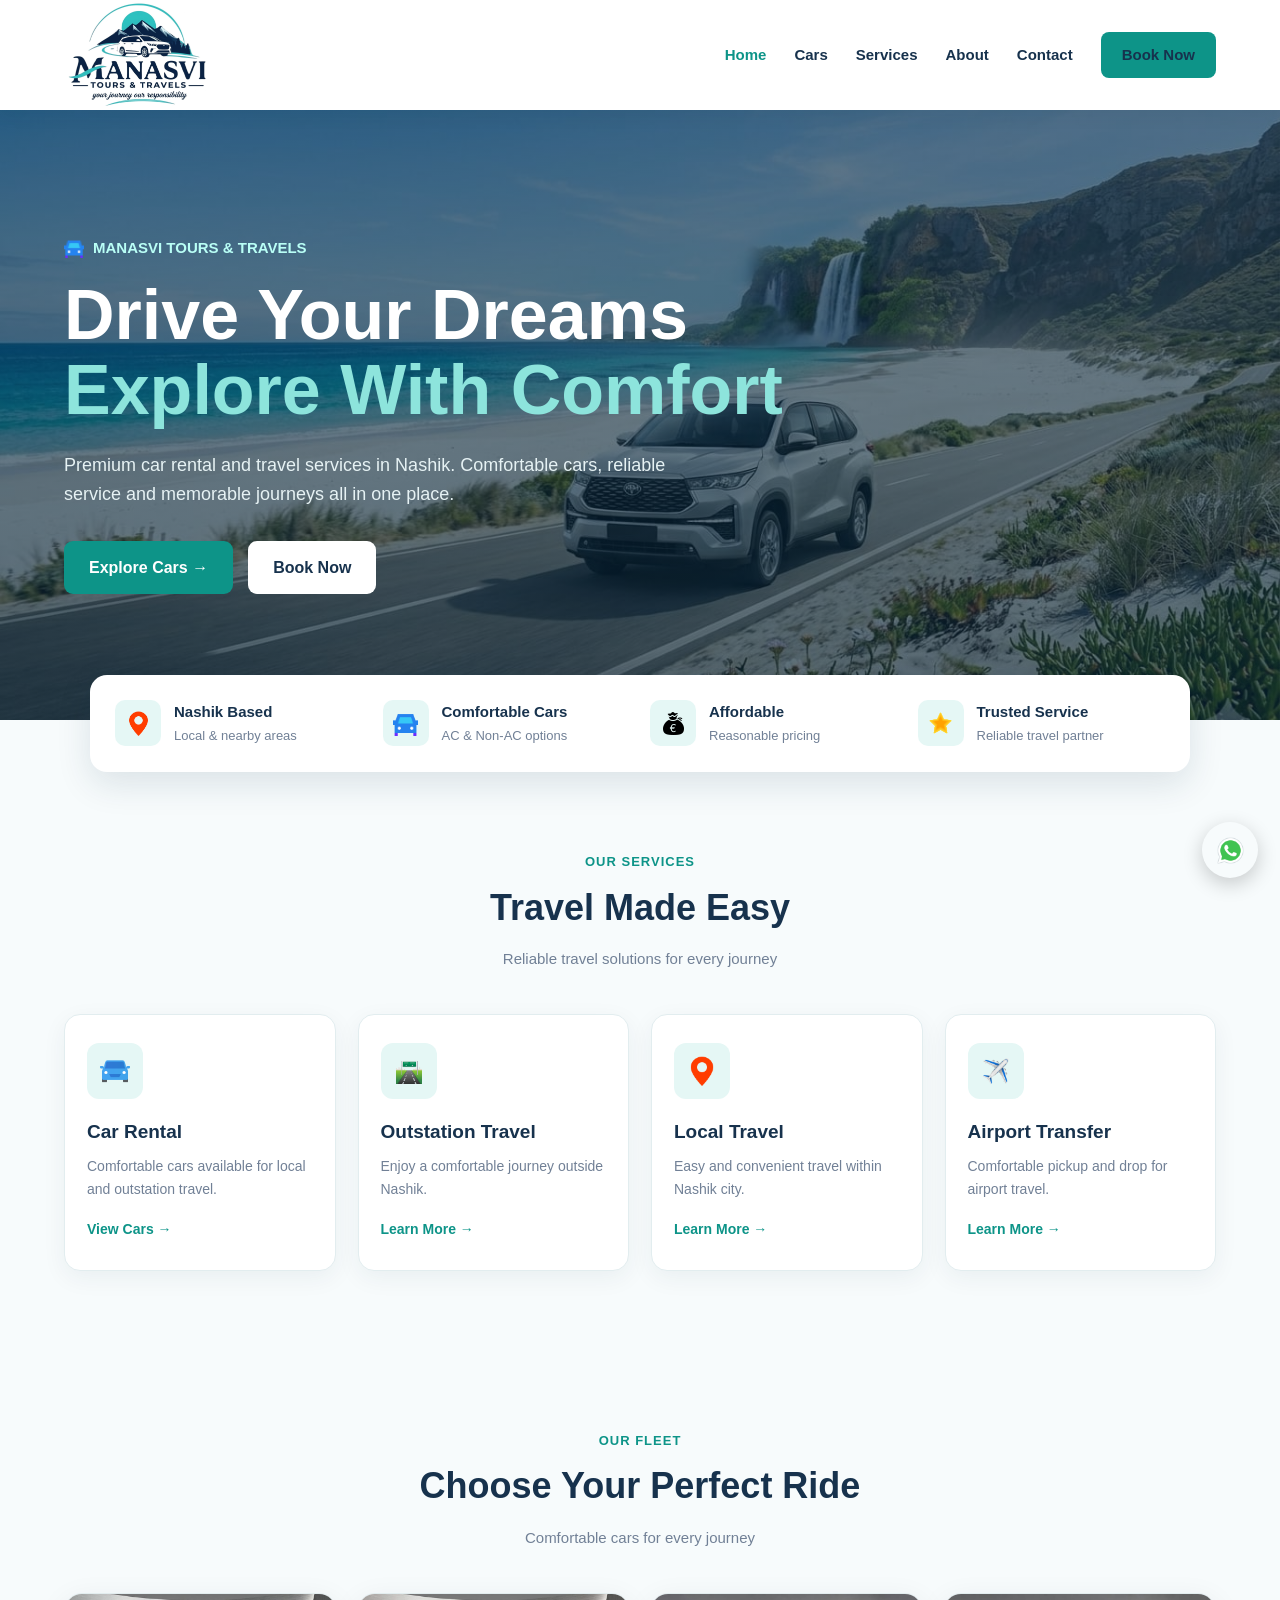
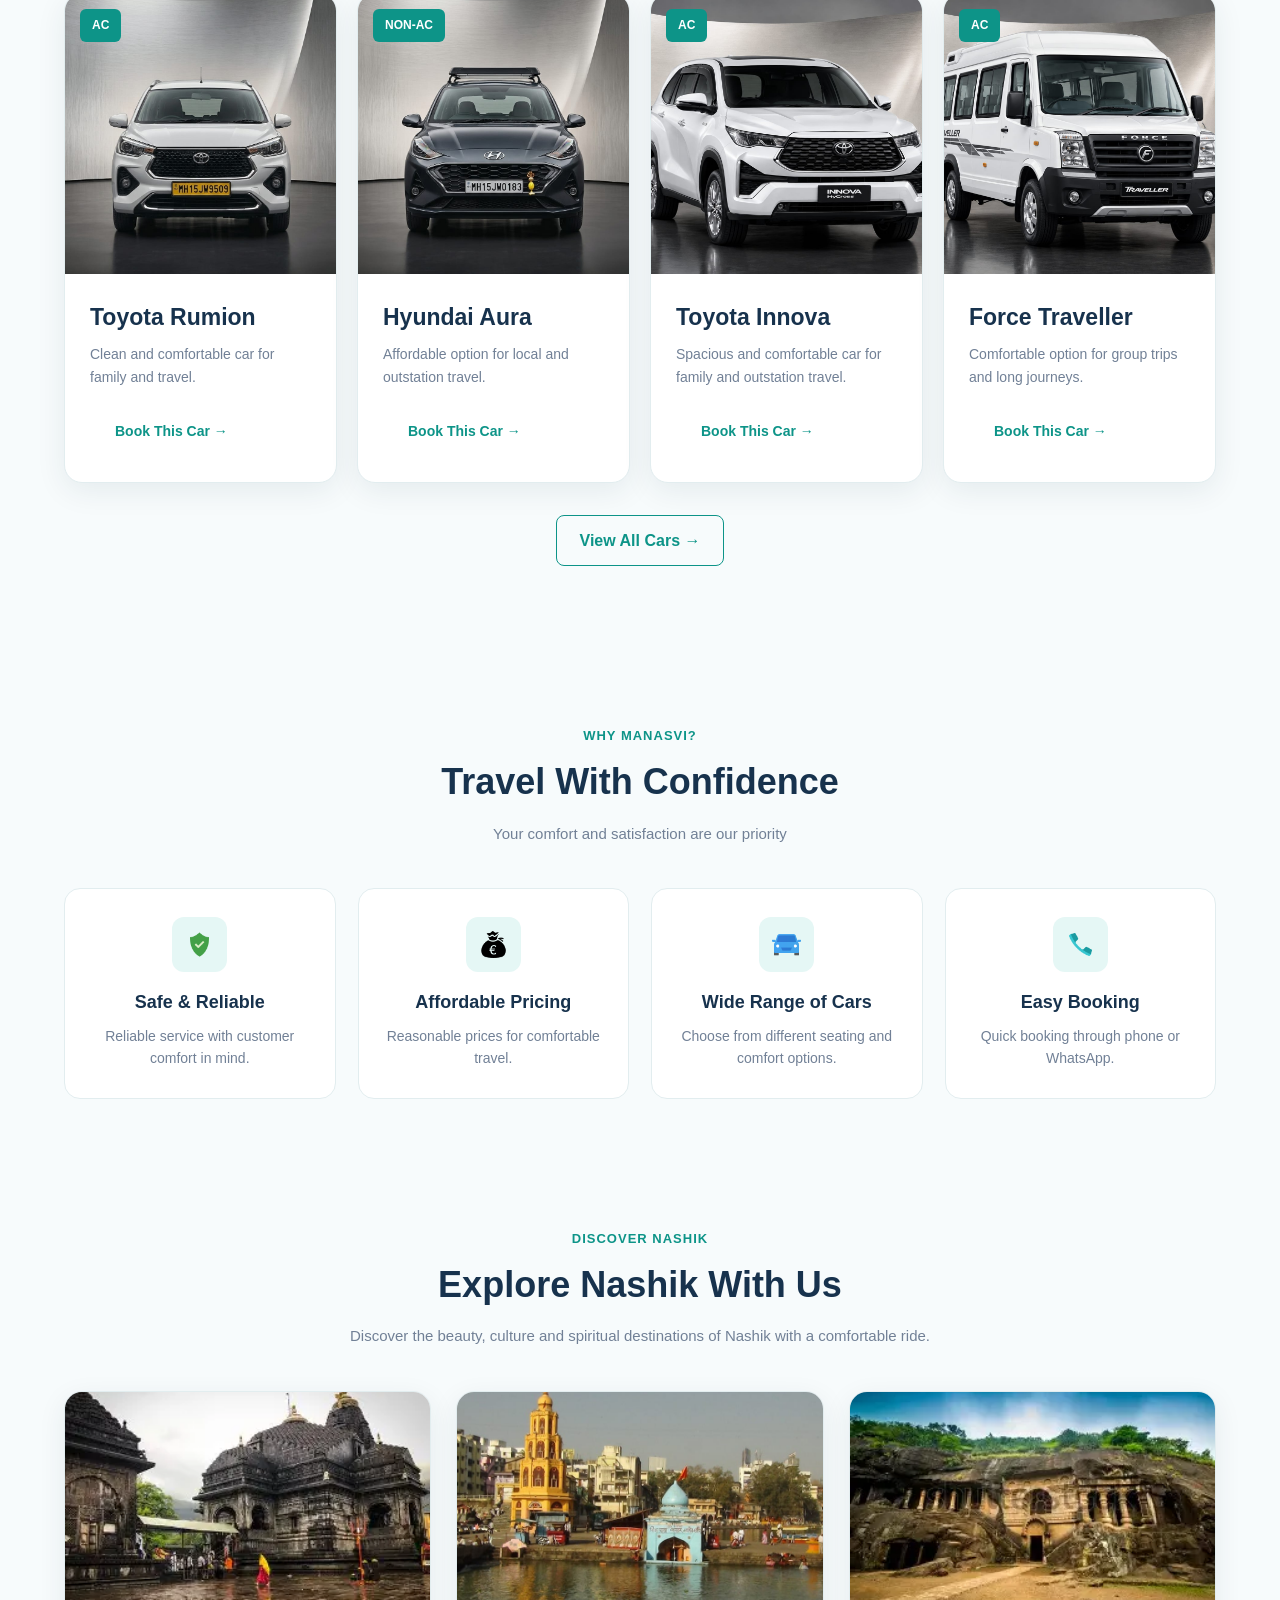
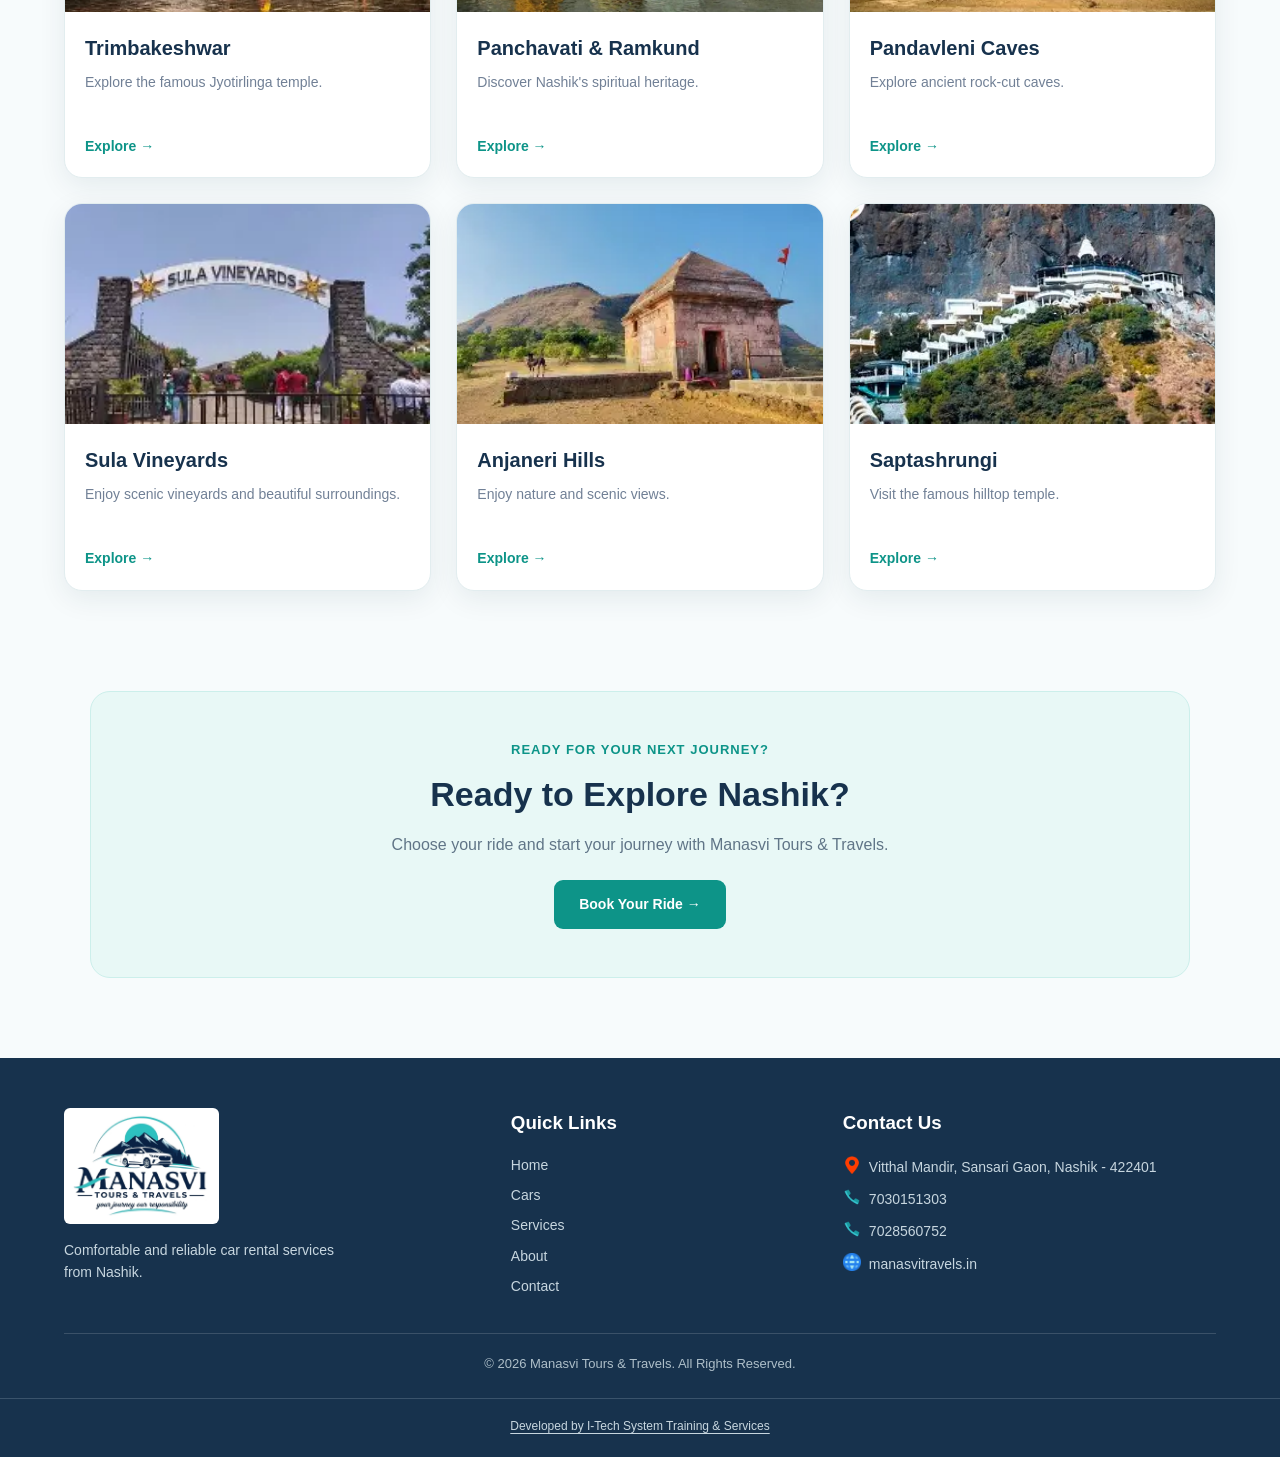
==== index.html @ ac0f72ca "Initial commit - Manasvi Tours and Travels" ====
<!DOCTYPE html>
<html lang="en">

<head>
    <meta charset="UTF-8">
    <meta name="viewport" content="width=device-width, initial-scale=1.0">

    <title>Manasvi Tours & Travels | Car Rental in Nashik</title>

    <link rel="icon" type="image/png" href="/Images/fevicon.jpeg">
    <link rel="stylesheet" href="Css/style.css">
    <link rel="stylesheet" href="Css/responsive.css">
</head>

<body>

    <header class="navbar">

        <a href="index.html" class="logo">
            <img src="/Images/NavBar logo.png" alt="Manasvi Tours & Travels">
        </a>

        <button class="menu-toggle" type="button" aria-label="Toggle navigation" aria-expanded="false">
            <span></span>
            <span></span>
            <span></span>
        </button>

        <nav>
            <a href="index.html" class="active">Home</a>
            <a href="cars.html">Cars</a>
            <a href="services.html">Services</a>
            <a href="about.html">About</a>
            <a href="contact.html">Contact</a>
            <a href="booking.html" class="book-btn">Book Now</a>
        </nav>

    </header>


    <section class="hero">

        <div class="hero-content">

            <p class="small-title">
                <img src="/Images/Icons8/icons8-car-16.png" alt="car icon">
                MANASVI TOURS & TRAVELS
            </p>

            <h1>
                Drive Your Dreams
                <br>
                <span>Explore With Comfort</span>
            </h1>

            <p class="hero-description">
                Premium car rental and travel services in Nashik.
                Comfortable cars, reliable service and memorable journeys
                all in one place.
            </p>

            <div class="hero-buttons">

                <a href="cars.html" class="primary-btn">
                    Explore Cars →
                </a>

                <a href="booking.html" class="secondary-btn">
                    Book Now
                </a>

            </div>

        </div>

    </section>


    <section class="quick-features">

        <div class="quick-feature">
            <span>
                <img src="/Images/Icons8/location icon.png" alt="location icon">
            </span>

            <div>
                <h3>Nashik Based</h3>
                <p>Local & nearby areas</p>
            </div>
        </div>

        <div class="quick-feature">
            <span>
                <img src="/Images/Icons8/icons8-car-32.png" alt="car icon">
            </span>

            <div>
                <h3>Comfortable Cars</h3>
                <p>AC & Non-AC options</p>
            </div>
        </div>

        <div class="quick-feature">
            <span>
                <img src="/Images/Icons8/price.png" alt="price">
            </span>

            <div>
                <h3>Affordable</h3>
                <p>Reasonable pricing</p>
            </div>
        </div>

        <div class="quick-feature">
            <span>
                <img src="/Images/Icons8/star.png" alt="service">
            </span>

            <div>
                <h3>Trusted Service</h3>
                <p>Reliable travel partner</p>
            </div>
        </div>

    </section>


    <section class="services-home">

        <div class="section-title">

            <p>OUR SERVICES</p>

            <h2>Travel Made Easy</h2>

            <span>
                Reliable travel solutions for every journey
            </span>

        </div>


        <div class="service-home-container">

            <div class="service-home-card">

                <div class="service-home-icon">
                    <img src="/Images/Icons8/car.png" alt="car icon">
                </div>

                <h3>Car Rental</h3>

                <p>
                    Comfortable cars available for
                    local and outstation travel.
                </p>

                <a href="cars.html">
                    View Cars →
                </a>

            </div>


            <div class="service-home-card">

                <div class="service-home-icon">
                    <img src="/Images/Icons8/road.png" alt="road">
                </div>

                <h3>Outstation Travel</h3>

                <p>
                    Enjoy a comfortable journey
                    outside Nashik.
                </p>

                <a href="services.html">
                    Learn More →
                </a>

            </div>


            <div class="service-home-card">

                <div class="service-home-icon">
                    <img src="/Images/Icons8/location icon.png" alt="service">
                </div>

                <h3>Local Travel</h3>

                <p>
                    Easy and convenient travel
                    within Nashik city.
                </p>

                <a href="services.html">
                    Learn More →
                </a>

            </div>


            <div class="service-home-card">

                <div class="service-home-icon">
                    <img src="/Images/Icons8/aeroplane.png" alt="travel">
                </div>

                <h3>Airport Transfer</h3>

                <p>
                    Comfortable pickup and drop
                    for airport travel.
                </p>

                <a href="services.html">
                    Learn More →
                </a>

            </div>

        </div>

    </section>


    <section class="cars-section">

        <div class="section-title">

            <p>OUR FLEET</p>

            <h2>Choose Your Perfect Ride</h2>

            <span>
                Comfortable cars for every journey
            </span>

        </div>


        <div class="car-container">

            <div class="car-card">

                <div class="car-image">

                    <img src="/Images/Innova hycross.jpeg" alt="Toyota Rumion">

                    <span class="car-badge">
                        AC
                    </span>

                </div>

                <div class="car-info">

                    <h3>Toyota Rumion</h3>

                    <p>
                        Clean and comfortable car
                        for family and travel.
                    </p>

                    <a href="booking.html"
                        class="secondary-btn book-car-btn"
                        data-booking-name="Toyota Rumion"
                        data-booking-image="/Images/Innova hycross.jpeg"
                        data-booking-type="AC">
                        Book This Car →
                    </a>

                </div>

            </div>


            <div class="car-card">

                <div class="car-image">

                    <img src="/Images/Hyundai Aura.jpeg" alt="Hyundai Aura">

                    <span class="car-badge">
                        NON-AC
                    </span>

                </div>

                <div class="car-info">

                    <h3>Hyundai Aura</h3>

                    <p>
                        Affordable option for
                        local and outstation travel.
                    </p>

                    <a href="booking.html"
                        class="secondary-btn book-car-btn"
                        data-booking-name="Hyundai Aura"
                        data-booking-image="/Images/Hyundai Aura.jpeg"
                        data-booking-type="Non-AC">
                        Book This Car →
                    </a>

                </div>

            </div>


            <div class="car-card">

                <div class="car-image">

                    <img src="/Images/Toyota innova.jpeg" alt="Toyota Innova">

                    <span class="car-badge">
                        AC
                    </span>

                </div>

                <div class="car-info">

                    <h3>Toyota Innova</h3>

                    <p>
                        Spacious and comfortable car
                        for family and outstation travel.
                    </p>

                    <a href="booking.html"
                        class="secondary-btn book-car-btn"
                        data-booking-name="Toyota Innova"
                        data-booking-image="/Images/Toyota innova.jpeg"
                        data-booking-type="AC">
                        Book This Car →
                    </a>

                </div>

            </div>


            <div class="car-card">

                <div class="car-image">

                    <img src="/Images/Taveller.jpeg" alt="Force Traveller">

                    <span class="car-badge">
                        AC
                    </span>

                </div>

                <div class="car-info">

                    <h3>Force Traveller</h3>

                    <p>
                        Comfortable option for
                        group trips and long journeys.
                    </p>

                    <a href="booking.html"
                        class="secondary-btn book-car-btn"
                        data-booking-name="Force Traveller"
                        data-booking-image="/Images/Taveller.jpeg"
                        data-booking-type="AC">
                        Book This Car →
                    </a>

                </div>

            </div>

        </div>


        <div class="view-all-cars">

            <a href="cars.html">
                View All Cars →
            </a>

        </div>

    </section>


    <section class="why-us">

        <div class="section-title">

            <p>WHY MANASVI?</p>

            <h2>Travel With Confidence</h2>

            <span>
                Your comfort and satisfaction are our priority
            </span>

        </div>


        <div class="features">

            <div class="feature">

                <div class="feature-icon">
                    <img src="/Images/Icons8/safety.png" alt="safety">
                </div>

                <h3>Safe & Reliable</h3>

                <p>
                    Reliable service with
                    customer comfort in mind.
                </p>

            </div>


            <div class="feature">

                <div class="feature-icon">
                    <img src="/Images/Icons8/price.png" alt="pricing">
                </div>

                <h3>Affordable Pricing</h3>

                <p>
                    Reasonable prices for
                    comfortable travel.
                </p>

            </div>


            <div class="feature">

                <div class="feature-icon">
                    <img src="/Images/Icons8/car.png" alt="car icon">
                </div>

                <h3>Wide Range of Cars</h3>

                <p>
                    Choose from different
                    seating and comfort options.
                </p>

            </div>


            <div class="feature">

                <div class="feature-icon">
                    <img src="/Images/Icons8/phone icon.png" alt="booking">
                </div>

                <h3>Easy Booking</h3>

                <p>
                    Quick booking through
                    phone or WhatsApp.
                </p>

            </div>

        </div>

    </section>


    <section class="nashik-section">

        <div class="section-title">

            <p>DISCOVER NASHIK</p>

            <h2>Explore Nashik With Us</h2>

            <span>
                Discover the beauty, culture and spiritual destinations
                of Nashik with a comfortable ride.
            </span>

        </div>


        <div class="destination-container">

            <div class="destination-card">

                <img src="/Images/trimbakeshwar.webp" alt="Trimbakeshwar">

                <h3>Trimbakeshwar</h3>

                <p>
                    Explore the famous Jyotirlinga temple.
                </p>

                <a href="services.html">
                    Explore →
                </a>

            </div>


            <div class="destination-card">

                <img src="/Images/panchvati ramkund.webp" alt="Panchavati and Ramkund">

                <h3>Panchavati & Ramkund</h3>

                <p>
                    Discover Nashik's spiritual heritage.
                </p>

                <a href="services.html">
                    Explore →
                </a>

            </div>


            <div class="destination-card">

                <img src="/Images/pandav leni.webp" alt="Pandavleni Caves">

                <h3>Pandavleni Caves</h3>

                <p>
                    Explore ancient rock-cut caves.
                </p>

                <a href="services.html">
                    Explore →
                </a>

            </div>


            <div class="destination-card">

                <img src="/Images/sulawine.webp" alt="Sula Vineyards">

                <h3>Sula Vineyards</h3>

                <p>
                    Enjoy scenic vineyards and beautiful surroundings.
                </p>

                <a href="services.html">
                    Explore →
                </a>

            </div>


            <div class="destination-card">

                <img src="/Images/anjaneri hill.webp" alt="Anjaneri Hills">

                <h3>Anjaneri Hills</h3>

                <p>
                    Enjoy nature and scenic views.
                </p>

                <a href="services.html">
                    Explore →
                </a>

            </div>


            <div class="destination-card">

                <img src="/Images/saptshrungi temple.webp" alt="Saptashrungi">

                <h3>Saptashrungi</h3>

                <p>
                    Visit the famous hilltop temple.
                </p>

                <a href="services.html">
                    Explore →
                </a>

            </div>

        </div>

    </section>


    <section class="cta">

        <div>

            <p>READY FOR YOUR NEXT JOURNEY?</p>

            <h2>Ready to Explore Nashik?</h2>

            <span>
                Choose your ride and start your journey
                with Manasvi Tours & Travels.
            </span>

        </div>

        <a href="booking.html" class="book-btn">
            Book Your Ride →
        </a>

    </section>


    <footer>

        <div class="footer-content">

            <div class="footer-about">

                <img src="/Images/NavBar logo.png" alt="Manasvi Tours & Travels">

                <p>
                    Comfortable and reliable car rental
                    services from Nashik.
                </p>

            </div>


            <div class="footer-links">

                <h3>Quick Links</h3>

                <a href="index.html">Home</a>
                <a href="cars.html">Cars</a>
                <a href="services.html">Services</a>
                <a href="about.html">About</a>
                <a href="contact.html">Contact</a>

            </div>


            <div class="footer-contact">

                <h3>Contact Us</h3>

                <p>
                    <img src="/Images/Icons8/location icon.png" alt="location">
                    Vitthal Mandir, Sansari Gaon, Nashik - 422401
                </p>

                <p>
                    <img src="/Images/Icons8/phone icon.png" alt="contact">
                    7030151303
                </p>

                <p>
                    <img src="/Images/Icons8/phone icon.png" alt="contact">
                    7028560752
                </p>

                <p>
                    <img src="/Images/Icons8/earth.png" alt="website">
                    manasvitravels.in
                </p>

            </div>

        </div>


        <div class="copyright">
            © 2026 Manasvi Tours & Travels.
            All Rights Reserved.
        </div>


        <div class="developer-credit">

            <a href="https://itechnasik.com/"
                target="_blank"
                rel="noopener noreferrer">
                Developed by I-Tech System
                Training &amp; Services
            </a>

        </div>

    </footer>


    <a href="https://wa.me/917030151303"
        target="_blank"
        class="whatsapp-btn">

        <img src="/Images/Icons8/Whatsapp icon.png"
            alt="whatsapp">

    </a>


    <script src="Js/script.js"></script>

</body>

</html>
---- Css/style.css ----
* {
    margin: 0;
    padding: 0;
    box-sizing: border-box;
}

html {
    scroll-behavior: smooth;
}

body {
    font-family: Arial, Helvetica, sans-serif;
    background: #f7fbfc;
    color: #243447;
    line-height: 1.6;
}

img {
    max-width: 100%;
    display: block;
}

a {
    text-decoration: none;
    color: inherit;
}

.navbar {
    width: 100%;
    min-height: 78px;
    padding: 0 5%;
    background: #ffffff;
    display: flex;
    align-items: center;
    justify-content: space-between;
    gap: 25px;
    position: sticky;
    top: 0;
    z-index: 1000;
    box-shadow: 0 3px 18px rgba(15, 50, 70, 0.08);
}

.logo img {
    width: 150px;
    height: auto;
}

.navbar nav {
    display: flex;
    align-items: center;
    gap: 28px;
}

.navbar nav a {
    color: #17324d;
    font-size: 15px;
    font-weight: 600;
    transition: 0.3s;
}

.navbar nav a:hover,
.navbar nav a.active {
    color: #0d9488;
}

.book-btn {
    background: #0d9488;
    color: #ffffff;
    padding: 11px 21px;
    border-radius: 8px;
    font-size: 14px;
    font-weight: 700;
    transition: 0.3s;
}

.book-btn:hover {
    background: #087f75;
    transform: translateY(-2px);
}

.hero {
    min-height: 610px;
    background:
        linear-gradient(
            rgba(8, 38, 58, 0.58),
            rgba(8, 38, 58, 0.65)
        ),
        url("/Images/bg\ image\ index.jpeg");
    background-size: cover;
    background-position: center;
    display: flex;
    align-items: center;
}

.hero-content {
    width: 90%;
    max-width: 1200px;
    margin: auto;
    padding: 80px 0;
    color: #ffffff;
}

.small-title {
    display: flex;
    align-items: center;
    gap: 9px;
    color: #b9fff6;
    font-size: 15px;
    font-weight: 700;
    margin-bottom: 18px;
}

.small-title img {
    width: 20px;
    height: 20px;
}

.hero h1 {
    max-width: 750px;
    font-size: clamp(42px, 6vw, 70px);
    line-height: 1.08;
    margin-bottom: 22px;
}

.hero h1 span {
    color: #8de4dc;
}

.hero-description {
    max-width: 650px;
    color: #e6f2f4;
    font-size: 18px;
    margin-bottom: 32px;
}

.hero-buttons {
    display: flex;
    gap: 15px;
    flex-wrap: wrap;
}

.primary-btn,
.secondary-btn {
    display: inline-block;
    padding: 14px 25px;
    border-radius: 9px;
    font-weight: 700;
    transition: 0.3s;
}

.primary-btn {
    background: #0d9488;
    color: #ffffff;
}

.primary-btn:hover {
    background: #087f75;
    transform: translateY(-2px);
}

.secondary-btn {
    background: #ffffff;
    color: #17324d;
}

.secondary-btn:hover {
    background: #e8f8f6;
}

.quick-features {
    width: 90%;
    max-width: 1100px;
    margin: -45px auto 0;
    position: relative;
    z-index: 5;
    background: #ffffff;
    padding: 25px;
    border-radius: 17px;
    display: grid;
    grid-template-columns: repeat(4, 1fr);
    gap: 20px;
    box-shadow: 0 12px 35px rgba(15, 50, 70, 0.12);
}

.quick-feature {
    display: flex;
    align-items: center;
    gap: 13px;
}

.quick-feature > span {
    width: 46px;
    height: 46px;
    flex-shrink: 0;
    display: flex;
    align-items: center;
    justify-content: center;
    background: #e5f7f5;
    border-radius: 10px;
}

.quick-feature > span img {
    width: 25px;
    height: 25px;
    object-fit: contain;
}

.quick-feature h3 {
    color: #17324d;
    font-size: 15px;
    margin-bottom: 2px;
}

.quick-feature p {
    color: #718096;
    font-size: 13px;
}

.booking-box-section {
    padding: 70px 0 30px;
}

.booking-box {
    width: 90%;
    max-width: 1100px;
    margin: auto;
    padding: 32px;
    background: #ffffff;
    border: 1px solid #e2edef;
    border-radius: 18px;
    box-shadow: 0 10px 35px rgba(15, 50, 70, 0.09);
}

.booking-heading {
    margin-bottom: 25px;
}

.booking-heading p,
.section-title > p {
    color: #0d9488;
    font-size: 13px;
    font-weight: 700;
    letter-spacing: 1px;
}

.booking-heading h2 {
    color: #17324d;
    font-size: 30px;
    margin-top: 5px;
}

.booking-fields {
    display: grid;
    grid-template-columns: repeat(3, 1fr) auto;
    gap: 15px;
    align-items: end;
}

.booking-field {
    min-height: 65px;
    display: flex;
    align-items: center;
    gap: 12px;
    padding: 10px 14px;
    background: #fbfefe;
    border: 1px solid #d9e7e9;
    border-radius: 10px;
}

.booking-field > span {
    width: 32px;
    height: 32px;
    flex-shrink: 0;
    display: flex;
    align-items: center;
    justify-content: center;
    background: #e5f7f5;
    border-radius: 7px;
}

.booking-field > span img {
    width: 18px;
    height: 18px;
    object-fit: contain;
}

.booking-field label {
    display: block;
    color: #506477;
    font-size: 12px;
    font-weight: 600;
}

.booking-field input {
    width: 100%;
    border: none;
    outline: none;
    background: transparent;
    color: #17324d;
    font-size: 14px;
    margin-top: 2px;
}

.search-btn {
    height: 65px;
    padding: 0 23px;
    background: #0d9488;
    color: #ffffff;
    border-radius: 10px;
    display: flex;
    align-items: center;
    justify-content: center;
    font-weight: 700;
    white-space: nowrap;
    transition: 0.3s;
}

.search-btn:hover {
    background: #087f75;
}

.services-home,
.cars-section,
.why-us,
.nashik-section {
    width: 90%;
    max-width: 1200px;
    margin: auto;
    padding: 80px 0;
}

.section-title {
    text-align: center;
    margin-bottom: 42px;
}

.section-title h2 {
    color: #17324d;
    font-size: 36px;
    margin: 6px 0 10px;
}

.section-title > span {
    color: #718096;
    font-size: 15px;
}

.service-home-container {
    display: grid;
    grid-template-columns: repeat(4, 1fr);
    gap: 22px;
}

.service-home-card {
    padding: 28px 22px;
    background: #ffffff;
    border: 1px solid #e2edef;
    border-radius: 16px;
    box-shadow: 0 7px 25px rgba(15, 50, 70, 0.06);
    transition: 0.3s;
}

.service-home-card:hover {
    transform: translateY(-6px);
    box-shadow: 0 15px 35px rgba(15, 50, 70, 0.12);
}

.service-home-icon {
    width: 56px;
    height: 56px;
    margin-bottom: 18px;
    background: #e5f7f5;
    border-radius: 12px;
    display: flex;
    align-items: center;
    justify-content: center;
}

.service-home-icon img {
    width: 30px;
    height: 30px;
    object-fit: contain;
}

.service-home-card h3 {
    color: #17324d;
    font-size: 19px;
    margin-bottom: 8px;
}

.service-home-card p {
    color: #718096;
    font-size: 14px;
    margin-bottom: 16px;
}

.service-home-card a,
.car-info a,
.destination-card a {
    color: #0d9488;
    font-size: 14px;
    font-weight: 700;
}

.service-home-card a:hover,
.car-info a:hover,
.destination-card a:hover {
    color: #087f75;
}

.car-container {
    display: grid;
    grid-template-columns: repeat(4, 1fr);
    gap: 20px;
}

.car-card {
    background: #ffffff;
    border: 1px solid #e2edef;
    border-radius: 18px;
    overflow: hidden;
    box-shadow: 0 8px 30px rgba(15, 50, 70, 0.08);
    transition: 0.3s;
}

.car-card:hover {
    transform: translateY(-6px);
    box-shadow: 0 15px 38px rgba(15, 50, 70, 0.13);
}

.car-image {
    position: relative;
    overflow: hidden;
}

.car-image img {
    width: 100%;
    height: 280px;
    object-fit: cover;
    transition: 0.4s;
}

.car-card:hover .car-image img {
    transform: scale(1.04);
}

.car-badge {
    position: absolute;
    top: 15px;
    left: 15px;
    background: #0d9488;
    color: #ffffff;
    padding: 7px 12px;
    border-radius: 6px;
    font-size: 12px;
    font-weight: 700;
}

.car-info {
    padding: 25px;
}

.car-info h3 {
    color: #17324d;
    font-size: 23px;
    margin-bottom: 8px;
}

.car-info p {
    color: #718096;
    font-size: 14px;
    margin-bottom: 18px;
}

.view-all-cars {
    text-align: center;
    margin-top: 32px;
}

.view-all-cars a {
    display: inline-block;
    padding: 12px 23px;
    border: 1px solid #0d9488;
    border-radius: 8px;
    color: #0d9488;
    font-weight: 700;
    transition: 0.3s;
}

.view-all-cars a:hover {
    background: #0d9488;
    color: #ffffff;
}

.features {
    display: grid;
    grid-template-columns: repeat(4, 1fr);
    gap: 22px;
}

.feature {
    text-align: center;
    background: #ffffff;
    border: 1px solid #e2edef;
    border-radius: 16px;
    padding: 28px 20px;
    transition: 0.3s;
}

.feature:hover {
    transform: translateY(-5px);
}

.feature-icon {
    width: 55px;
    height: 55px;
    margin: 0 auto 16px;
    background: #e5f7f5;
    border-radius: 12px;
    display: flex;
    align-items: center;
    justify-content: center;
}

.feature-icon img {
    width: 29px;
    height: 29px;
    object-fit: contain;
}

.feature h3 {
    color: #17324d;
    font-size: 18px;
    margin-bottom: 8px;
}

.feature p {
    color: #718096;
    font-size: 14px;
}

.nashik-section {
    padding-top: 50px;
}

.destination-container {
    display: grid;
    grid-template-columns: repeat(3, 1fr);
    gap: 25px;
}

.destination-card {
    background: #ffffff;
    border: 1px solid #e2edef;
    border-radius: 18px;
    overflow: hidden;
    box-shadow: 0 8px 28px rgba(15, 50, 70, 0.08);
    transition: 0.35s ease;
}

.destination-card:hover {
    transform: translateY(-7px);
    box-shadow: 0 16px 38px rgba(15, 50, 70, 0.14);
}

.destination-card img {
    width: 100%;
    height: 220px;
    object-fit: cover;
    transition: 0.4s ease;
}

.destination-card:hover img {
    transform: scale(1.05);
}

.destination-card h3 {
    color: #17324d;
    font-size: 20px;
    margin: 0;
    padding: 20px 20px 7px;
}

.destination-card p {
    color: #718096;
    font-size: 14px;
    line-height: 1.6;
    margin: 0;
    padding: 0 20px 15px;
    min-height: 62px;
}

.destination-card a {
    display: inline-block;
    margin: 0 20px 20px;
    color: #0d9488;
    font-size: 14px;
    font-weight: 700;
    transition: 0.3s ease;
}

.destination-card a:hover {
    color: #087f75;
    transform: translateX(4px);
}

.cta {
    width: 90%;
    max-width: 1100px;
    margin: 20px auto 80px;
    padding: 48px 30px;
    background: #e8f8f6;
    border: 1px solid #ccefeb;
    border-radius: 20px;
    text-align: center;
}

.cta p {
    color: #0d9488;
    font-size: 13px;
    font-weight: 700;
    letter-spacing: 1px;
}

.cta h2 {
    color: #17324d;
    font-size: 34px;
    margin: 7px 0 10px;
}

.cta span {
    display: block;
    color: #607587;
    margin-bottom: 23px;
}

.cta > a {
    display: inline-block;
    background: #0d9488;
    color: #ffffff;
    padding: 13px 25px;
    border-radius: 9px;
    font-weight: 700;
    transition: 0.3s;
}

.cta > a:hover {
    background: #087f75;
}

footer {
    background: #17324d;
    color: #ffffff;
    padding: 50px 0 20px;
}

.footer-content {
    width: 90%;
    max-width: 1200px;
    margin: auto;
    display: grid;
    grid-template-columns: 1.4fr 1fr 1.3fr;
    gap: 45px;
}

.footer-about img {
    width: 155px;
    margin-bottom: 15px;
    background: #ffffff;
    padding: 5px;
    border-radius: 6px;
}

.footer-about p {
    max-width: 300px;
    color: #c7d6df;
    font-size: 14px;
}

.footer-links {
    display: flex;
    flex-direction: column;
    gap: 8px;
}

.footer-links h3,
.footer-contact h3 {
    margin-bottom: 8px;
}

.footer-links a,
.footer-contact p {
    color: #c7d6df;
    font-size: 14px;
    transition: 0.3s;
}

.footer-links a:hover {
    color: #79ddd4;
}

.footer-contact {
    display: flex;
    flex-direction: column;
    gap: 10px;
}

.footer-contact p {
    display: flex;
    align-items: center;
    gap: 9px;
}

.footer-contact p img {
    width: 18px;
    height: 18px;
    object-fit: contain;
}

.copyright {
    width: 90%;
    max-width: 1200px;
    margin: 35px auto 0;
    padding-top: 20px;
    border-top: 1px solid rgba(255,255,255,0.15);
    text-align: center;
    color: #aebfc9;
    font-size: 13px;
}

.whatsapp-btn {
    position: fixed;
    right: 22px;
    bottom: 22px;
    width: 56px;
    height: 56px;
    
    border-radius: 50%;
    display: flex;
    align-items: center;
    justify-content: center;
    box-shadow: 0 6px 20px rgba(0,0,0,0.20);
    z-index: 999;
    transition: 0.3s;
}

.whatsapp-btn img {
    width: 31px;
    height: 31px;
}

.whatsapp-btn:hover {
    transform: scale(1.08);
}
---- Css/responsive.css ----
.menu-toggle {
    display: none;
    width: 42px;
    height: 42px;
    padding: 9px;
    border: 1px solid #d9e7e9;
    border-radius: 8px;
    background: #ffffff;
    cursor: pointer;
}

.menu-toggle span {
    display: block;
    width: 22px;
    height: 2px;
    margin: 4px auto;
    background: #17324d;
    transition: transform 0.3s, opacity 0.3s;
}

.navbar.nav-open .menu-toggle span:nth-child(1) {
    transform: translateY(6px) rotate(45deg);
}

.navbar.nav-open .menu-toggle span:nth-child(2) {
    opacity: 0;
}

.navbar.nav-open .menu-toggle span:nth-child(3) {
    transform: translateY(-6px) rotate(-45deg);
}

.footer-contact p {
    display: flex;
    align-items: flex-start;
    gap: 8px;
}

.footer-contact p img {
    width: 18px;
    height: 18px;
    object-fit: contain;
    flex-shrink: 0;
}

.developer-credit {
    margin-top: 24px;
    padding-top: 18px;
    border-top: 1px solid rgba(199, 214, 223, 0.2);
    text-align: center;
    color: #c7d6df;
    font-size: 12px;
}

.developer-credit a {
    color: inherit;
    text-decoration: underline;
    text-underline-offset: 3px;
}

.service-home-card,
.car-card,
.feature,
.destination-card,
.mission-card,
.step-card,
.service-card,
.benefit-card,
.quick-card {
    min-width: 0;
}

@media (max-width: 1200px) {
    .navbar {
        padding-left: 4%;
        padding-right: 4%;
    }

    .navbar nav {
        gap: 18px;
    }

    .quick-features,
    .booking-box,
    .services-home,
    .cars-section,
    .why-us,
    .nashik-section,
    .footer-content {
        width: 92%;
    }

    .service-home-container,
    .car-container,
    .features {
        grid-template-columns: repeat(2, minmax(0, 1fr));
    }
}

@media (max-width: 992px) {
    .navbar nav {
        gap: 14px;
    }

    .navbar nav a {
        font-size: 14px;
    }

    .booking-fields {
        grid-template-columns: repeat(2, minmax(0, 1fr));
    }

    .footer-content {
        grid-template-columns: repeat(2, minmax(0, 1fr));
        gap: 30px;
    }

    .footer-about {
        grid-column: 1 / -1;
    }

    .mission-grid,
    .steps-grid,
    .service-grid,
    .benefit-grid,
    .quick-contact-grid {
        grid-template-columns: repeat(2, minmax(0, 1fr));
    }
}

@media (max-width: 768px) {
    .navbar {
        min-height: 70px;
        padding: 10px 4%;
        gap: 10px;
        flex-wrap: wrap;
    }

    .logo {
        margin-right: auto;
    }

    .logo img {
        width: 135px;
    }

    .menu-toggle {
        display: block;
        order: 2;
    }

    .navbar > .book-btn {
        display: none;
    }

    .navbar nav {
        display: flex;
        order: 4;
        flex-basis: 100%;
        width: 100%;
        max-height: 0;
        flex-direction: column;
        align-items: stretch;
        gap: 0;
        padding: 0;
        border-top: 1px solid transparent;
        opacity: 0;
        overflow: hidden;
        visibility: hidden;
        transform: translateY(-10px);
        transition: max-height 0.3s ease, opacity 0.3s ease, transform 0.3s ease, visibility 0.3s;
    }

    .navbar.nav-open nav {
        max-height: 420px;
        padding: 8px 0 4px;
        border-top-color: #e2edef;
        opacity: 1;
        visibility: visible;
        transform: translateY(0);
    }

    .navbar nav a {
        padding: 10px 4px;
        font-size: 15px;
    }

    .navbar nav .book-btn {
        display: block;
        margin: 6px 0 4px;
        text-align: center;
    }

    .hero {
        min-height: 520px;
    }

    .hero-content {
        width: 92%;
        padding: 65px 0;
    }

    .hero h1 {
        font-size: clamp(38px, 8vw, 56px);
    }

    .hero-description {
        font-size: 16px;
    }

    .quick-features {
        margin-top: -28px;
        padding: 20px;
        grid-template-columns: repeat(2, minmax(0, 1fr));
        gap: 18px 14px;
    }

    .booking-box-section {
        padding-top: 55px;
    }

    .booking-box {
        padding: 25px;
    }

    .services-home,
    .cars-section,
    .why-us,
    .nashik-section {
        padding-top: 60px;
        padding-bottom: 60px;
    }

    .about-intro,
    .about-why,
    .contact-container {
        grid-template-columns: 1fr;
        gap: 40px;
    }

    .about-intro,
    .about-why {
        padding-top: 65px;
        padding-bottom: 65px;
    }

    .about-image img {
        height: 360px;
    }

    .service-main,
    .service-benefits,
    .contact-section,
    .quick-contact,
    .mission-section,
    .about-steps {
        padding-top: 65px;
        padding-bottom: 65px;
    }
}

@media (max-width: 576px) {
    .hero {
        min-height: 480px;
    }

    .hero-content {
        padding: 55px 0;
    }

    .hero-buttons {
        flex-direction: column;
        align-items: stretch;
    }

    .primary-btn,
    .secondary-btn {
        width: 100%;
        text-align: center;
    }

    .quick-features,
    .service-home-container,
    .car-container,
    .features,
    .destination-container,
    .mission-grid,
    .steps-grid,
    .service-grid,
    .benefit-grid,
    .quick-contact-grid {
        grid-template-columns: repeat(2, minmax(0, 1fr));
        gap: 12px;
    }

    .quick-features {
        width: 92%;
        padding: 16px;
        gap: 16px 10px;
    }

    .quick-feature {
        gap: 8px;
        align-items: flex-start;
    }

    .quick-feature > span {
        width: 38px;
        height: 38px;
    }

    .quick-feature h3 {
        font-size: 13px;
        line-height: 1.3;
    }

    .quick-feature p {
        font-size: 11px;
        line-height: 1.35;
    }

    .booking-box {
        width: 92%;
        padding: 20px;
    }

    .booking-fields,
    .form-row {
        grid-template-columns: 1fr;
        gap: 12px;
    }

    .service-home-card,
    .feature,
    .mission-card,
    .step-card,
    .service-card,
    .benefit-card,
    .quick-card {
        padding: 16px 12px;
    }

    .service-home-card h3,
    .feature h3,
    .mission-card h3,
    .step-card h3,
    .service-card h3,
    .benefit-card h3,
    .quick-card h3 {
        font-size: 16px;
        overflow-wrap: anywhere;
    }

    .service-home-card p,
    .feature p,
    .mission-card p,
    .step-card p,
    .benefit-card p,
    .quick-card p {
        font-size: 13px;
    }

    .service-card p {
        min-height: 0;
        margin-bottom: 12px;
        font-size: 13px;
        line-height: 1.45;
        display: -webkit-box;
        -webkit-box-orient: vertical;
        -webkit-line-clamp: 3;
        overflow: hidden;
    }

    .car-image img,
    .car-card-image img {
        height: auto;
        aspect-ratio: 4 / 3;
        object-fit: cover;
    }

    .car-info,
    .car-card-content {
        padding: 14px;
    }

    .car-info h3,
    .car-card-content h3 {
        font-size: clamp(16px, 4vw, 19px);
        line-height: 1.25;
        overflow-wrap: anywhere;
    }

    .car-info p,
    .car-card-content p {
        display: -webkit-box;
        -webkit-box-orient: vertical;
        -webkit-line-clamp: 3;
        overflow: hidden;
        font-size: 13px;
        line-height: 1.45;
        margin-bottom: 12px;
    }

    .car-info a,
    .car-book-btn {
        display: block;
        font-size: 13px;
        line-height: 1.2;
        overflow-wrap: anywhere;
    }

    .destination-card img {
        height: auto;
        aspect-ratio: 4 / 3;
    }

    .destination-card h3 {
        font-size: 16px;
        padding: 14px 12px 5px;
        overflow-wrap: anywhere;
    }

    .destination-card p {
        min-height: 0;
        font-size: 13px;
        padding: 0 12px 10px;
    }

    .destination-card a {
        margin: 0 12px 14px;
        font-size: 13px;
    }

    .about-hero h1,
    .contact-hero h1,
    .service-hero h1,
    .page-hero h1 {
        font-size: clamp(31px, 9vw, 40px);
    }

    .about-content h2,
    .mission-heading h2,
    .steps-heading h2,
    .why-content h2,
    .service-heading h2,
    .benefit-heading h2,
    .contact-heading h2,
    .quick-heading h2,
    .contact-cta h2,
    .service-cta h2,
    .about-cta h2 {
        font-size: 28px;
    }

    .about-image img {
        height: 280px;
    }

    .contact-form-box {
        padding: 22px 18px;
    }

    .footer-content {
        width: 92%;
        grid-template-columns: 1fr;
        gap: 28px;
    }

    .footer-about {
        grid-column: auto;
    }

    .cta {
        width: 92%;
        margin-bottom: 55px;
        padding: 38px 18px;
    }
}

@media (max-width: 430px) {
    .menu-toggle {
        width: 40px;
        height: 40px;
    }

    .quick-feature > span {
        display: none;
    }

    .quick-feature h3 {
        font-size: 12px;
    }

    .quick-feature p {
        font-size: 10px;
    }

    .car-badge {
        top: 8px;
        left: 8px;
        padding: 5px 7px;
        font-size: 10px;
    }

    .whatsapp-btn {
        width: 50px;
        height: 50px;
        right: 16px;
        bottom: 16px;
    }

    .whatsapp-btn img {
        width: 25px;
        height: 25px;
    }
}

@media (max-width: 360px) {
    .logo img {
        width: 122px;
    }

    .quick-features,
    .booking-box,
    .services-home,
    .cars-section,
    .why-us,
    .nashik-section,
    .cta {
        width: 94%;
    }

    .quick-features,
    .service-home-container,
    .car-container,
    .features,
    .destination-container,
    .mission-grid,
    .steps-grid,
    .service-grid,
    .benefit-grid,
    .quick-contact-grid {
        gap: 10px;
    }

    .booking-box {
        padding: 16px;
    }
}

@media (max-width: 320px) {
    .logo img {
        width: 112px;
    }

    .menu-toggle {
        width: 38px;
        height: 38px;
        padding: 7px;
    }

    .hero h1 {
        font-size: 34px;
    }
}
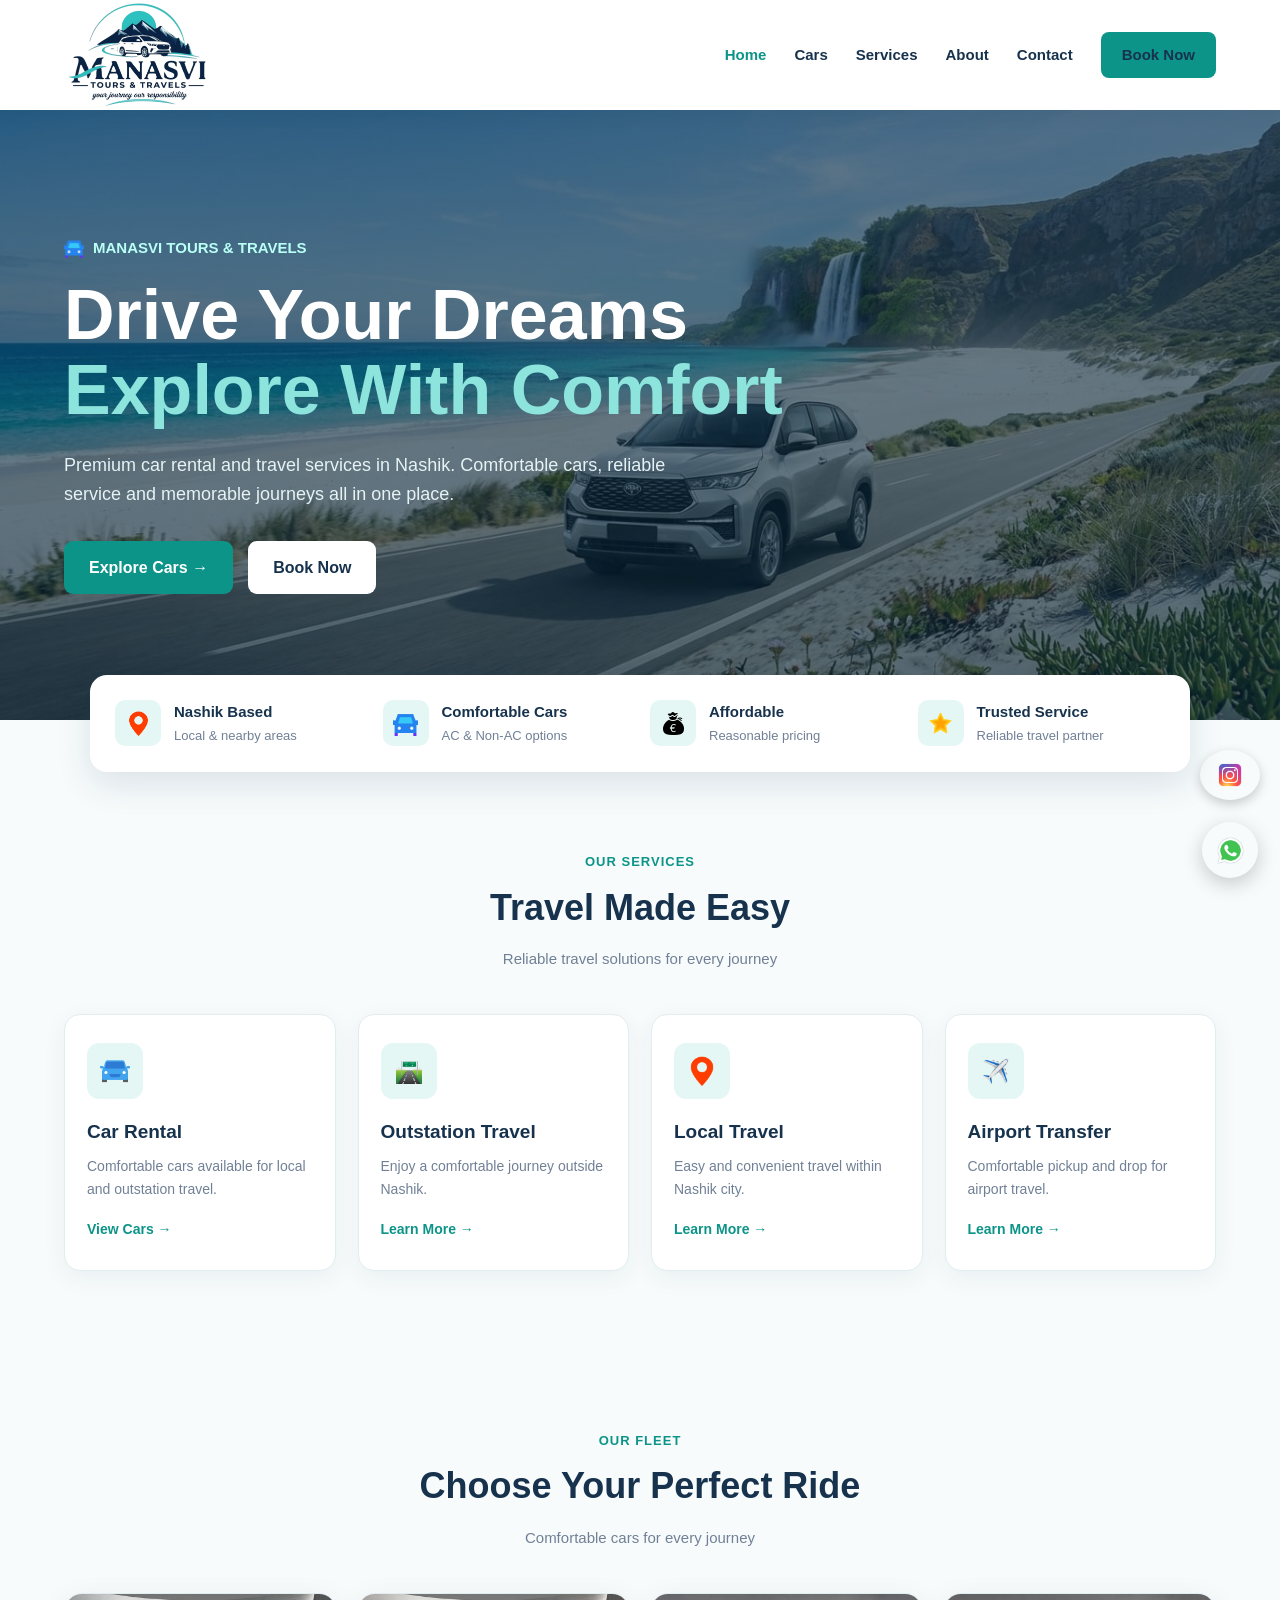
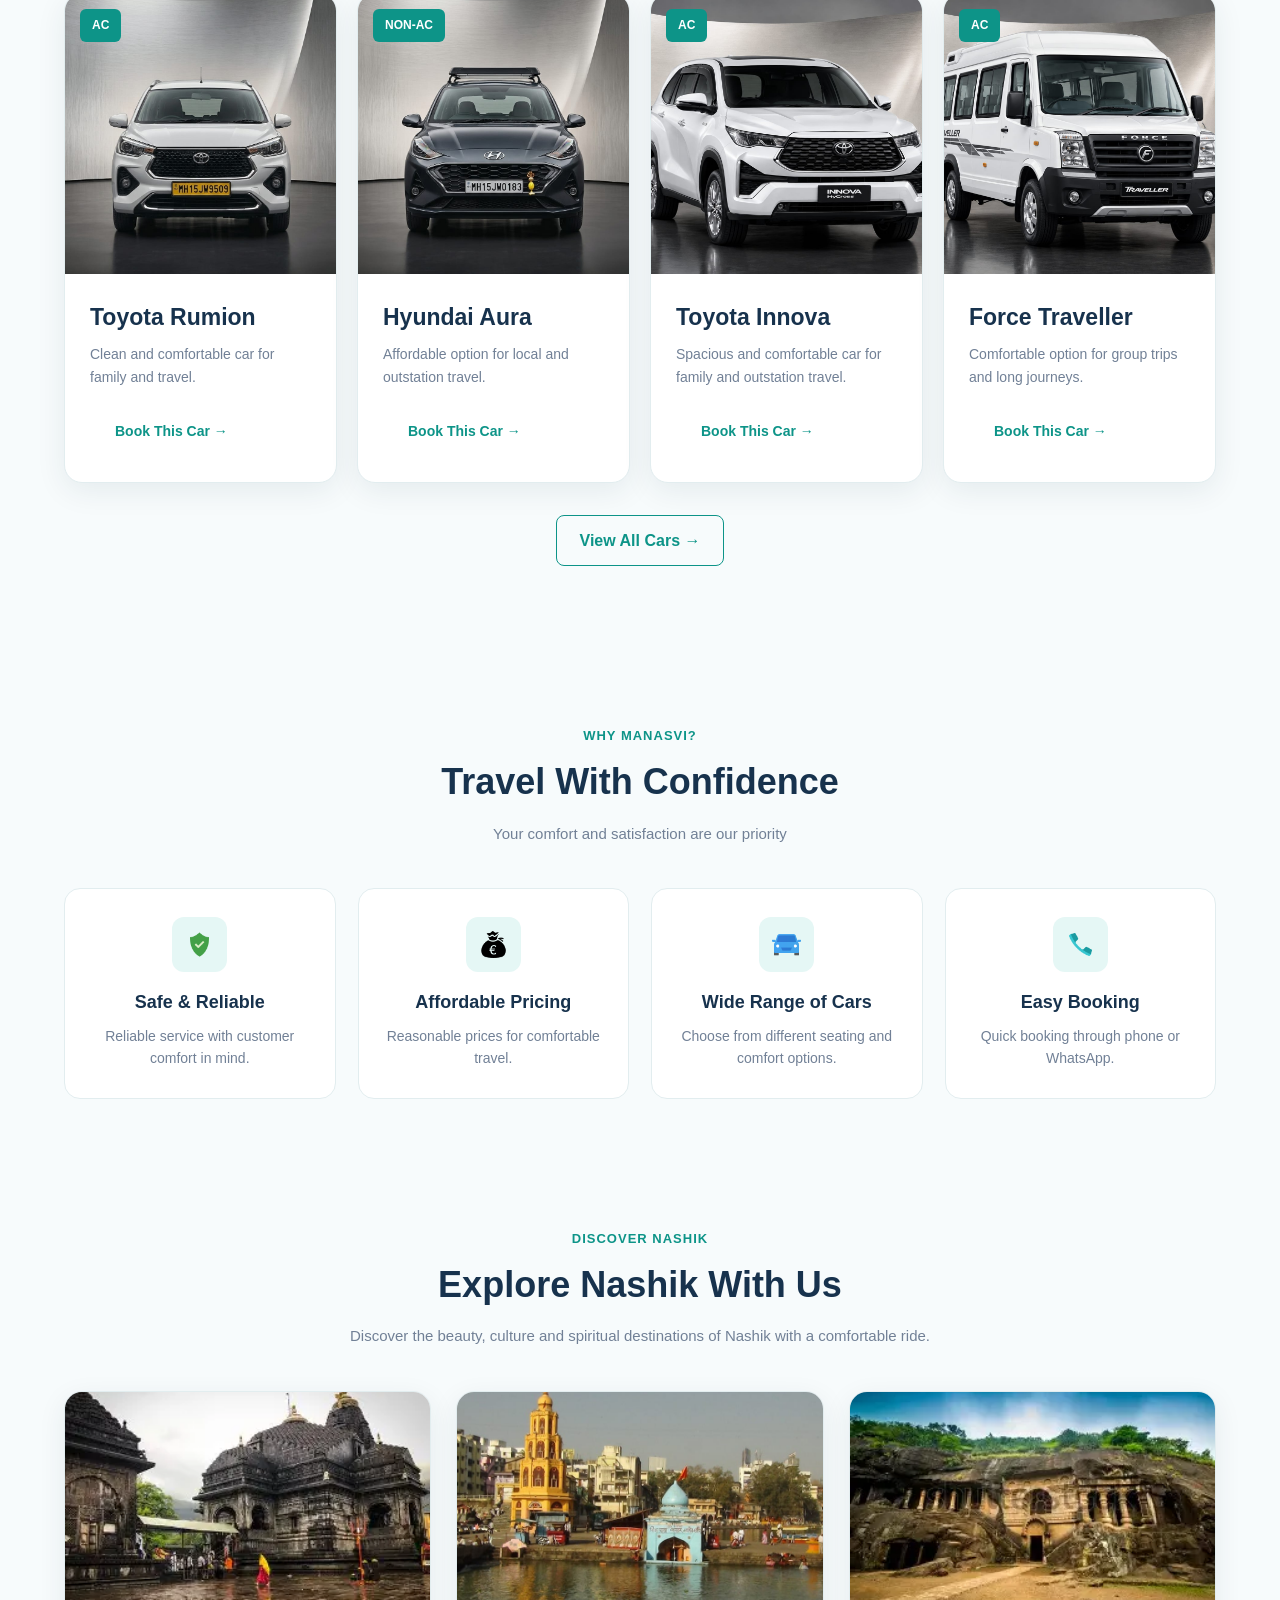
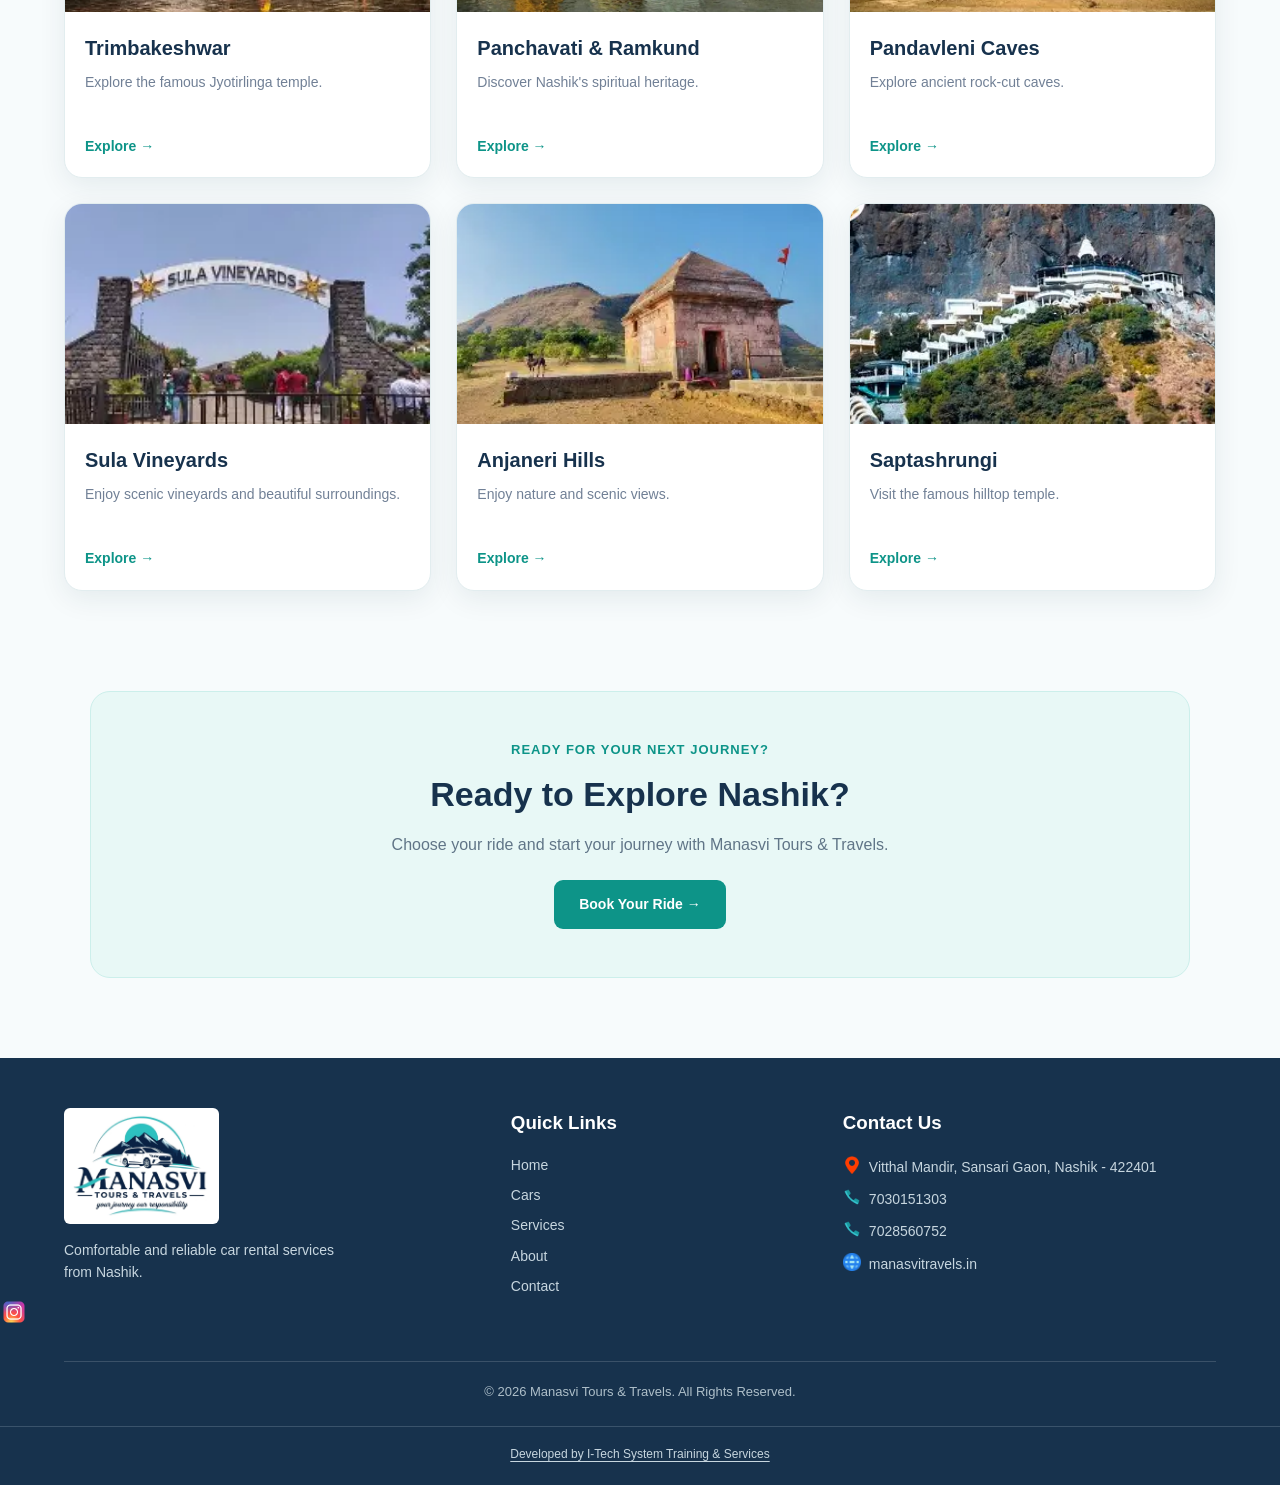
==== commit 9889204c: "Add SEO and Google verification files" ====
--- a/index.html
+++ b/index.html
@@ -1,6 +1,6 @@
-
 <!DOCTYPE html>
 <html lang="en">
+
 
 <head>
     <meta charset="UTF-8">
@@ -8,9 +8,43 @@
 
     <title>Manasvi Tours & Travels | Car Rental in Nashik</title>
 
-    <link rel="icon" type="image/png" href="/Images/fevicon.jpeg">
-    <link rel="stylesheet" href="Css/style.css">
-    <link rel="stylesheet" href="Css/responsive.css">
+    <meta name="description"
+        content="Manasvi Tours & Travels offers car rental in Nashik, Maharashtra. Book AC and Non-AC cars for local travel, outstation trips and sightseeing.">
+
+    <meta name="keywords"
+        content="Manasvi Tours and Travels, car rental in Nashik, taxi service Nashik, outstation cab Nashik, Nashik sightseeing taxi">
+
+    <meta name="author" content="Manasvi Tours & Travels">
+    <meta name="robots" content="index, follow">
+
+    <!-- Canonical URL -->
+    <link rel="canonical" href="https://manasvitravels.in/">
+
+    <!-- Open Graph -->
+    <meta property="og:type" content="website">
+    <meta property="og:title" content="Manasvi Tours & Travels | Car Rental in Nashik">
+    <meta property="og:description"
+        content="Book reliable car rental services in Nashik for local travel, outstation trips and sightseeing.">
+    <meta property="og:url" content="https://manasvitravels.in/">
+    <meta property="og:site_name" content="Manasvi Tours & Travels">
+    <meta property="og:image" content="https://manasvitravels.in/Images/NavBar%20logo.png">
+
+    <!-- Twitter / X -->
+    <meta name="twitter:card" content="summary_large_image">
+    <meta name="twitter:title" content="Manasvi Tours & Travels | Car Rental in Nashik">
+    <meta name="twitter:description"
+        content="Reliable car rental services in Nashik for local travel and outstation trips.">
+    <meta name="twitter:image" content="https://manasvitravels.in/Images/NavBar%20logo.png">
+
+    <!-- Instagram -->
+    <link rel="me" href="https://www.instagram.com/manasvi_travels70/">
+
+    <!-- Favicon -->
+    <link rel="icon" type="image/png" href="/Images/favicon.png">
+
+    <!-- CSS -->
+    <link rel="stylesheet" href="/Css/style.css">
+    <link rel="stylesheet" href="/Css/responsive.css">
 </head>
 
 <body>
@@ -265,11 +299,8 @@
                         for family and travel.
                     </p>
 
-                    <a href="booking.html"
-                        class="secondary-btn book-car-btn"
-                        data-booking-name="Toyota Rumion"
-                        data-booking-image="/Images/Innova hycross.jpeg"
-                        data-booking-type="AC">
+                    <a href="booking.html" class="secondary-btn book-car-btn" data-booking-name="Toyota Rumion"
+                        data-booking-image="/Images/Innova hycross.jpeg" data-booking-type="AC">
                         Book This Car →
                     </a>
 
@@ -299,11 +330,8 @@
                         local and outstation travel.
                     </p>
 
-                    <a href="booking.html"
-                        class="secondary-btn book-car-btn"
-                        data-booking-name="Hyundai Aura"
-                        data-booking-image="/Images/Hyundai Aura.jpeg"
-                        data-booking-type="Non-AC">
+                    <a href="booking.html" class="secondary-btn book-car-btn" data-booking-name="Hyundai Aura"
+                        data-booking-image="/Images/Hyundai Aura.jpeg" data-booking-type="Non-AC">
                         Book This Car →
                     </a>
 
@@ -333,11 +361,8 @@
                         for family and outstation travel.
                     </p>
 
-                    <a href="booking.html"
-                        class="secondary-btn book-car-btn"
-                        data-booking-name="Toyota Innova"
-                        data-booking-image="/Images/Toyota innova.jpeg"
-                        data-booking-type="AC">
+                    <a href="booking.html" class="secondary-btn book-car-btn" data-booking-name="Toyota Innova"
+                        data-booking-image="/Images/Toyota innova.jpeg" data-booking-type="AC">
                         Book This Car →
                     </a>
 
@@ -367,11 +392,8 @@
                         group trips and long journeys.
                     </p>
 
-                    <a href="booking.html"
-                        class="secondary-btn book-car-btn"
-                        data-booking-name="Force Traveller"
-                        data-booking-image="/Images/Taveller.jpeg"
-                        data-booking-type="AC">
+                    <a href="booking.html" class="secondary-btn book-car-btn" data-booking-name="Force Traveller"
+                        data-booking-image="/Images/Taveller.jpeg" data-booking-type="AC">
                         Book This Car →
                     </a>
 
@@ -681,6 +703,13 @@
 
         </div>
 
+        <a href="https://www.instagram.com/manasvi_travels70?vrfl=MWUwMTBsY2VxaXRjcA%3D%3D" target="_blank"
+            rel="noopener noreferrer">
+
+            <img src="/Images/Icons8/instagram icon.png" alt="Instagram" width="28" height="28">
+
+        </a>
+
 
         <div class="copyright">
             © 2026 Manasvi Tours & Travels.
@@ -690,9 +719,7 @@
 
         <div class="developer-credit">
 
-            <a href="https://itechnasik.com/"
-                target="_blank"
-                rel="noopener noreferrer">
+            <a href="https://itechnasik.com/" target="_blank" rel="noopener noreferrer">
                 Developed by I-Tech System
                 Training &amp; Services
             </a>
@@ -702,18 +729,25 @@
     </footer>
 
 
-    <a href="https://wa.me/917030151303"
-        target="_blank"
-        class="whatsapp-btn">
-
-        <img src="/Images/Icons8/Whatsapp icon.png"
-            alt="whatsapp">
+
+    <a href="https://wa.me/917030151303" target="_blank" class="whatsapp-btn">
+
+        <img src="/Images/Icons8/Whatsapp icon.png" alt="whatsapp">
 
     </a>
 
 
     <script src="Js/script.js"></script>
 
+
+    <!-- Instagram Floating Button -->
+    <a href="https://www.instagram.com/manasvi_travels70/" class="instagram-float" target="_blank"
+        rel="noopener noreferrer" aria-label="Visit our Instagram page">
+
+        <img src="/Images/Icons8/instagram icon.png" alt="Instagram" width="30" height="30">
+    </a>
+
+
 </body>
 
-</html>
+</html>
--- a/Css/style.css
+++ b/Css/style.css
@@ -753,3 +753,29 @@
     transform: scale(1.08);
 }
 
+
+.instagram-float {
+    position: fixed;
+    bottom: 100px;
+    right: 20px;
+    width: 60px;
+    height: 50px;
+    background: none;
+    border-radius: 50%;
+    display: flex;
+    align-items: center;
+    justify-content: center;
+    box-shadow: 0 4px 12px rgba(0, 0, 0, 0.2);
+    z-index: 9999;
+    transition: transform 0.3s ease;
+}
+
+.instagram-float img {
+    width: 30px;
+    height: 30px;
+    object-fit: contain;
+}
+
+.instagram-float:hover {
+    transform: scale(1.1);
+}
